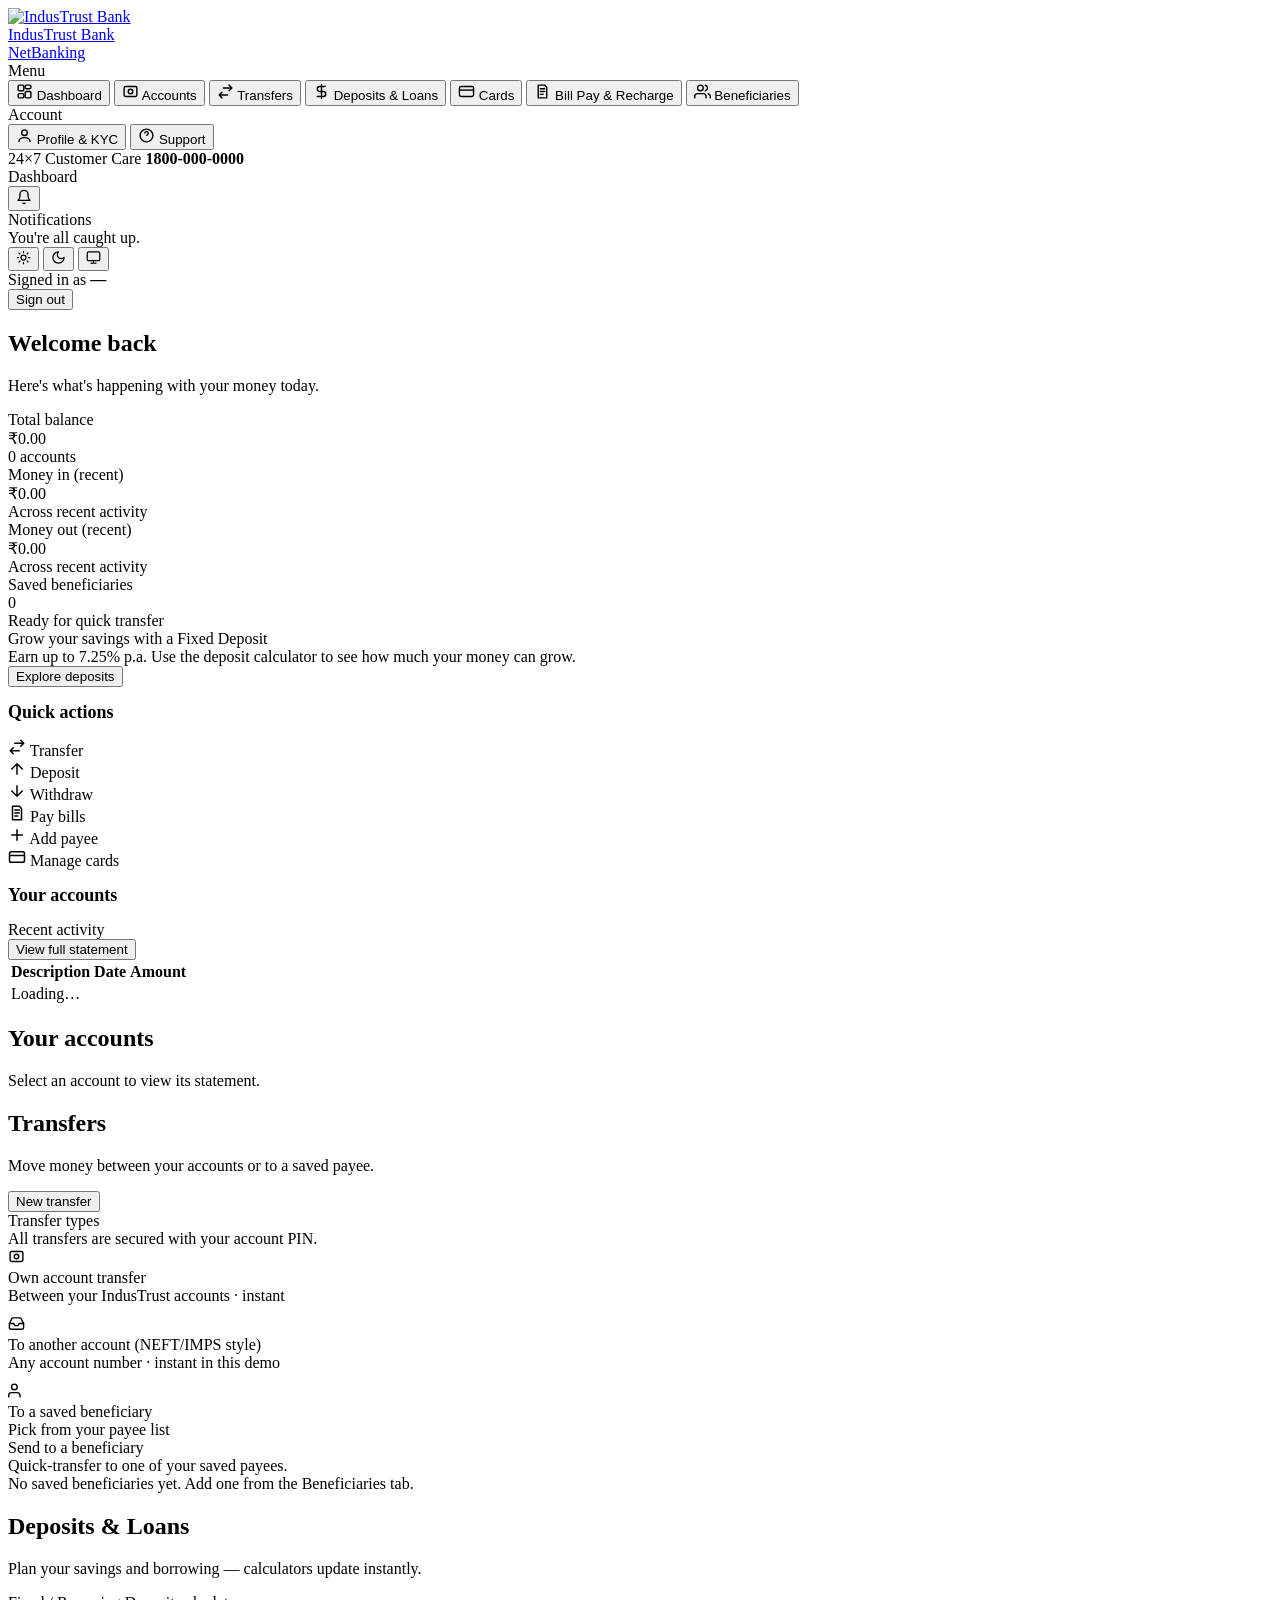
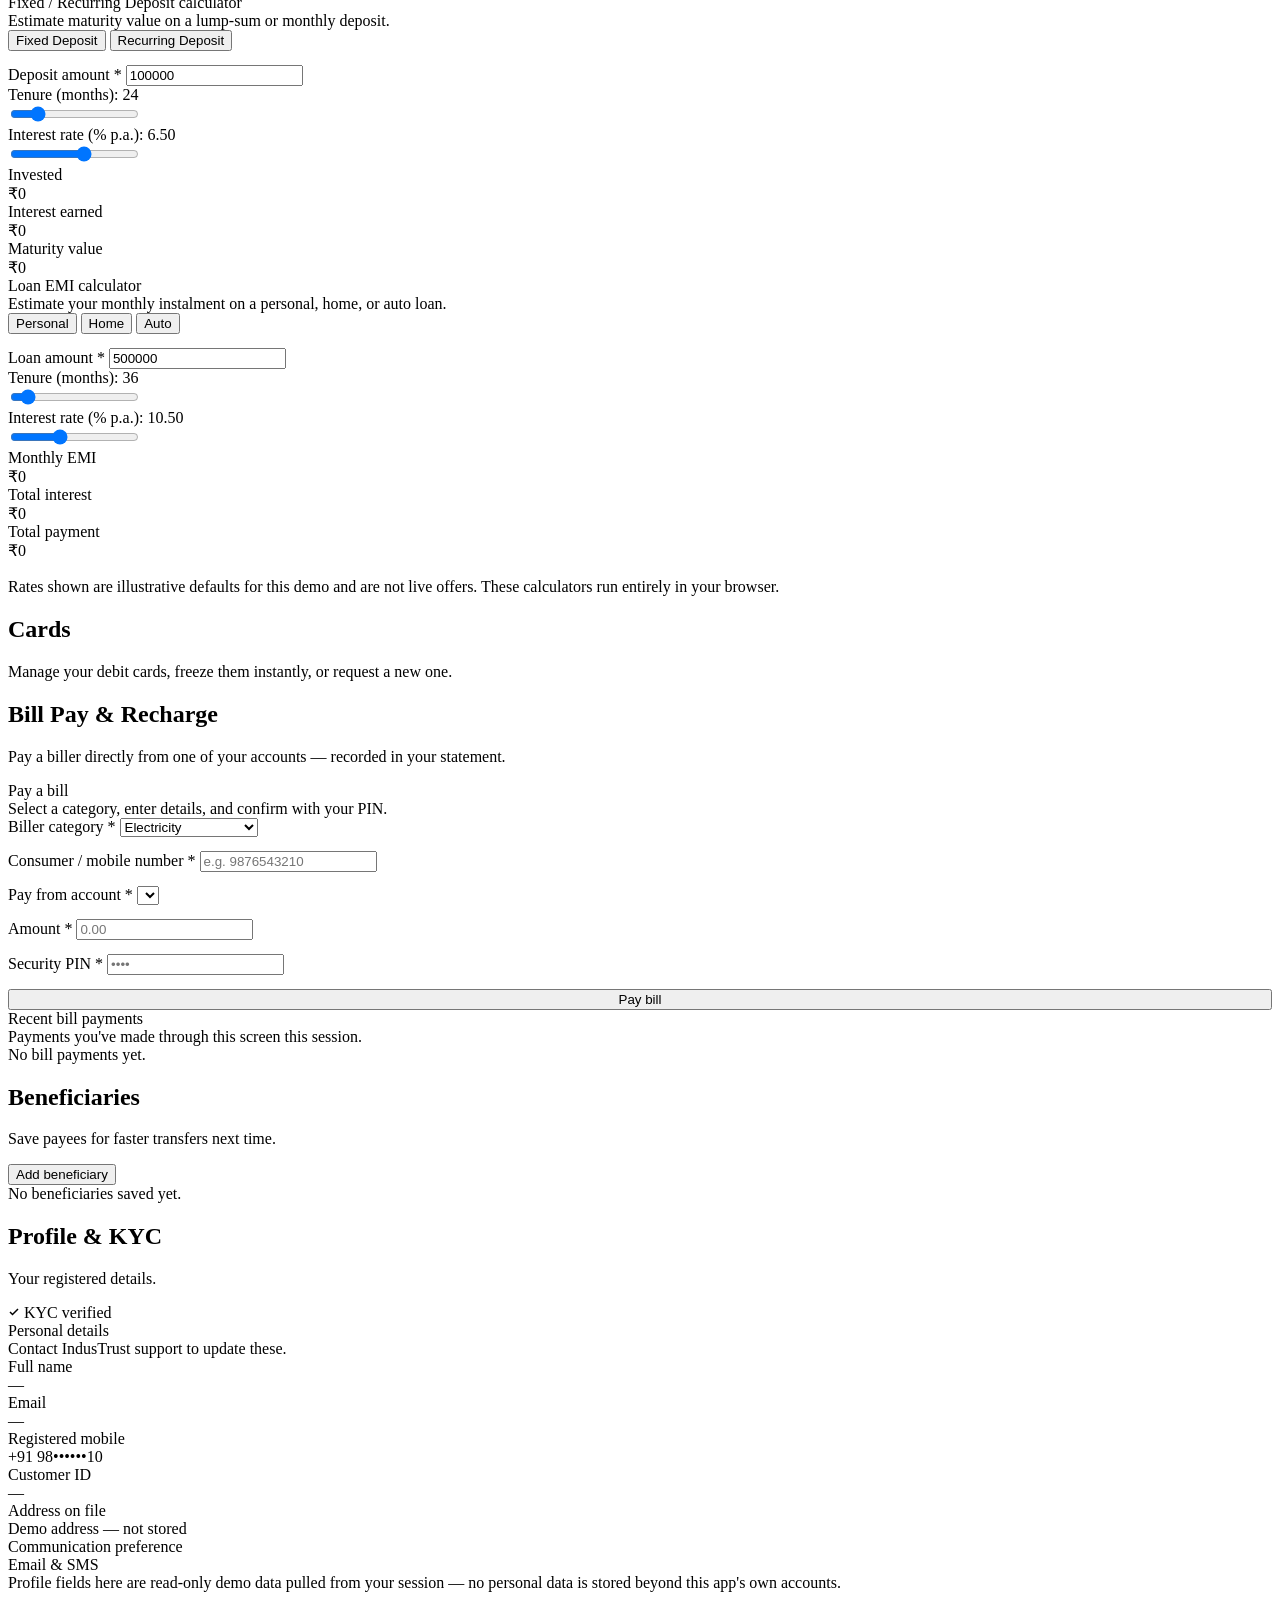
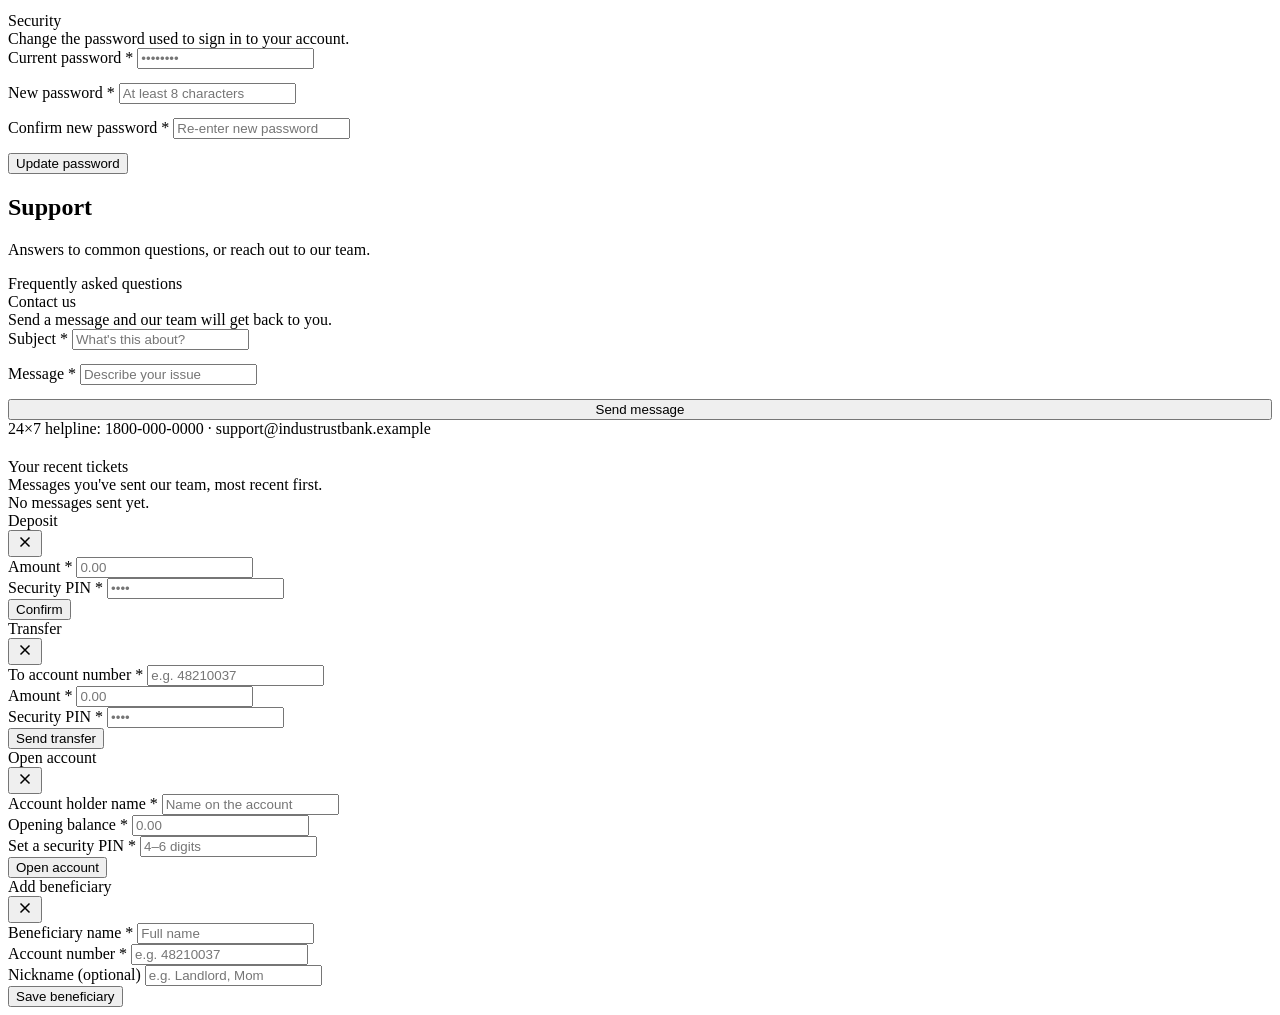
==== src/main/resources/static/index.html @ 488793b2 "fix: recover missing resources/CI/gitignore; seed fuller demo data" ====
<!DOCTYPE html>
<html lang="en">
<head>
  <meta charset="UTF-8" />
  <meta name="viewport" content="width=device-width, initial-scale=1.0" />
  <title>IndusTrust Bank — NetBanking</title>
  <meta name="description" content="IndusTrust Bank NetBanking — accounts, transfers, bill pay, cards, deposits, loans and more." />
  <link rel="icon" href="/assets/favicon.svg" />
  <link rel="preconnect" href="https://fonts.googleapis.com" />
  <link rel="preconnect" href="https://fonts.gstatic.com" crossorigin />
  <link href="https://fonts.googleapis.com/css2?family=Poppins:wght@500;600;700&family=Inter:wght@400;500;600;700&family=IBM+Plex+Mono:wght@400;600&display=swap" rel="stylesheet" />
  <link rel="stylesheet" href="/css/bank.css" />
  <script src="/js/theme-init.js"></script>
</head>
<body>
  <div class="app-shell">
    <!-- Sidebar -->
    <aside class="sidebar" id="sidebar">
      <a href="/index.html" class="sidebar__brand" aria-label="IndusTrust Bank home">
        <img src="/assets/logo.svg" alt="IndusTrust Bank" />
        <div>
          <div class="sidebar__brand-name">IndusTrust Bank</div>
          <div class="sidebar__brand-sub">NetBanking</div>
        </div>
      </a>

      <nav class="nav" id="nav">
        <div class="nav__group-label">Menu</div>
        <button class="nav__item is-active" data-view="dashboard" type="button">
          <svg width="17" height="17" viewBox="0 0 24 24" fill="none" stroke="currentColor" stroke-width="2"><rect x="3" y="3" width="8" height="8" rx="1.5"/><rect x="13" y="3" width="8" height="5" rx="1.5"/><rect x="13" y="12" width="8" height="9" rx="1.5"/><rect x="3" y="15" width="8" height="6" rx="1.5"/></svg>
          Dashboard
        </button>
        <button class="nav__item" data-view="accounts" type="button">
          <svg width="17" height="17" viewBox="0 0 24 24" fill="none" stroke="currentColor" stroke-width="2"><rect x="3" y="5" width="18" height="14" rx="2"/><circle cx="12" cy="12" r="3.2"/></svg>
          Accounts
        </button>
        <button class="nav__item" data-view="transfers" type="button">
          <svg width="17" height="17" viewBox="0 0 24 24" fill="none" stroke="currentColor" stroke-width="2" stroke-linecap="round" stroke-linejoin="round"><path d="M17 3l4 4-4 4M21 7H9M7 21l-4-4 4-4M3 17h12"/></svg>
          Transfers
        </button>
        <button class="nav__item" data-view="deposits" type="button">
          <svg width="17" height="17" viewBox="0 0 24 24" fill="none" stroke="currentColor" stroke-width="2" stroke-linecap="round"><path d="M12 2v20M17 5H9.5a3.5 3.5 0 0 0 0 7h5a3.5 3.5 0 0 1 0 7H6"/></svg>
          Deposits &amp; Loans
        </button>
        <button class="nav__item" data-view="cards" type="button">
          <svg width="17" height="17" viewBox="0 0 24 24" fill="none" stroke="currentColor" stroke-width="2"><rect x="2" y="5" width="20" height="14" rx="2.5"/><path d="M2 10h20"/></svg>
          Cards
        </button>
        <button class="nav__item" data-view="billpay" type="button">
          <svg width="17" height="17" viewBox="0 0 24 24" fill="none" stroke="currentColor" stroke-width="2" stroke-linecap="round" stroke-linejoin="round"><path d="M6 3h9l3 3v15H6z"/><path d="M9 8h6M9 12h6M9 16h4"/></svg>
          Bill Pay &amp; Recharge
        </button>
        <button class="nav__item" data-view="beneficiaries" type="button">
          <svg width="17" height="17" viewBox="0 0 24 24" fill="none" stroke="currentColor" stroke-width="2" stroke-linecap="round" stroke-linejoin="round"><path d="M17 21v-2a4 4 0 0 0-4-4H5a4 4 0 0 0-4 4v2"/><circle cx="9" cy="7" r="4"/><path d="M23 21v-2a4 4 0 0 0-3-3.87M16 3.13a4 4 0 0 1 0 7.75"/></svg>
          Beneficiaries
        </button>
        <div class="nav__group-label">Account</div>
        <button class="nav__item" data-view="profile" type="button">
          <svg width="17" height="17" viewBox="0 0 24 24" fill="none" stroke="currentColor" stroke-width="2"><circle cx="12" cy="8" r="4"/><path d="M4 21c0-4 4-6 8-6s8 2 8 6"/></svg>
          Profile &amp; KYC
        </button>
        <button class="nav__item" data-view="support" type="button">
          <svg width="17" height="17" viewBox="0 0 24 24" fill="none" stroke="currentColor" stroke-width="2"><circle cx="12" cy="12" r="9"/><path d="M9.5 9a2.5 2.5 0 0 1 5 0c0 1.6-2.2 2-2.5 3.4M12 17h.01"/></svg>
          Support
        </button>
      </nav>

      <div class="sidebar__foot">
        <div class="sidebar__helpline">
          24×7 Customer Care
          <b>1800&#8209;000&#8209;0000</b>
        </div>
      </div>
    </aside>

    <!-- Main -->
    <div class="main-col">
      <header class="appbar">
        <button class="icon-toggle" id="menuToggle" aria-label="Menu" style="display:none">
          <svg width="17" height="17" viewBox="0 0 24 24" fill="none" stroke="currentColor" stroke-width="2" stroke-linecap="round"><path d="M4 6h16M4 12h16M4 18h16"/></svg>
        </button>
        <div class="appbar__title" id="viewTitle">Dashboard</div>

        <div class="appbar__right">
          <div class="dropdown">
            <button class="icon-toggle" id="notifBtn" aria-label="Notifications" title="Notifications">
              <svg width="16" height="16" viewBox="0 0 24 24" fill="none" stroke="currentColor" stroke-width="2" stroke-linecap="round" stroke-linejoin="round"><path d="M18 8a6 6 0 0 0-12 0c0 7-3 9-3 9h18s-3-2-3-9"/><path d="M13.73 21a2 2 0 0 1-3.46 0"/></svg>
              <span class="icon-toggle__dot" id="notifDot" hidden></span>
            </button>
            <div class="dropdown__panel" id="notifPanel">
              <div class="dropdown__head">Notifications</div>
              <div id="notifList"><div class="dropdown__empty">You're all caught up.</div></div>
            </div>
          </div>

          <div class="theme-toggle" role="group" aria-label="Theme">
            <button type="button" data-theme-set="light" aria-label="Light" title="Light"><svg width="15" height="15" viewBox="0 0 24 24" fill="none" stroke="currentColor" stroke-width="2" stroke-linecap="round"><circle cx="12" cy="12" r="4"/><path d="M12 2v2M12 20v2M4.9 4.9l1.4 1.4M17.7 17.7l1.4 1.4M2 12h2M20 12h2M4.9 19.1l1.4-1.4M17.7 6.3l1.4-1.4"/></svg></button>
            <button type="button" data-theme-set="dark" aria-label="Dark" title="Dark"><svg width="15" height="15" viewBox="0 0 24 24" fill="none" stroke="currentColor" stroke-width="2" stroke-linecap="round" stroke-linejoin="round"><path d="M12 3a6 6 0 0 0 9 9 9 9 0 1 1-9-9Z"/></svg></button>
            <button type="button" data-theme-set="system" aria-label="System" title="System"><svg width="15" height="15" viewBox="0 0 24 24" fill="none" stroke="currentColor" stroke-width="2" stroke-linecap="round" stroke-linejoin="round"><rect x="2" y="3" width="20" height="14" rx="2"/><path d="M8 21h8M12 17v4"/></svg></button>
          </div>
          <div class="user-chip"><span>Signed in as</span> <b id="userName">—</b></div>
          <button class="btn btn--ghost btn--sm" id="logoutBtn">Sign out</button>
        </div>
      </header>

      <main class="wrap">

        <!-- ================= DASHBOARD ================= -->
        <section class="view is-active view-panel" data-view="dashboard">
          <div class="row-between">
            <div>
              <h1 class="section-title">Welcome back<span id="dashName"></span></h1>
              <p class="section-sub">Here's what's happening with your money today.</p>
            </div>
          </div>

          <div class="stat-grid">
            <div class="stat-card">
              <div class="stat-card__label">Total balance</div>
              <div class="stat-card__value" id="statTotal"><span class="cur">₹</span>0.00</div>
              <div class="stat-card__meta" id="statAccountsCount">0 accounts</div>
            </div>
            <div class="stat-card">
              <div class="stat-card__label">Money in (recent)</div>
              <div class="stat-card__value" id="statIn"><span class="cur">₹</span>0.00</div>
              <div class="stat-card__meta">Across recent activity</div>
            </div>
            <div class="stat-card">
              <div class="stat-card__label">Money out (recent)</div>
              <div class="stat-card__value" id="statOut"><span class="cur">₹</span>0.00</div>
              <div class="stat-card__meta">Across recent activity</div>
            </div>
            <div class="stat-card">
              <div class="stat-card__label">Saved beneficiaries</div>
              <div class="stat-card__value" id="statBenef">0</div>
              <div class="stat-card__meta">Ready for quick transfer</div>
            </div>
          </div>

          <div class="promo-banner">
            <div>
              <div class="promo-banner__title">Grow your savings with a Fixed Deposit</div>
              <div class="promo-banner__sub">Earn up to 7.25% p.a. Use the deposit calculator to see how much your money can grow.</div>
            </div>
            <button class="btn btn--primary btn--sm" data-goto="deposits">Explore deposits</button>
          </div>

          <div class="row-between" style="margin-bottom:12px">
            <h2 class="section-title" style="font-size:18px">Quick actions</h2>
          </div>
          <div class="quick-grid">
            <div class="quick-tile" data-quick="transfer">
              <span class="quick-tile__ic"><svg width="18" height="18" viewBox="0 0 24 24" fill="none" stroke="currentColor" stroke-width="2" stroke-linecap="round" stroke-linejoin="round"><path d="M17 3l4 4-4 4M21 7H9M7 21l-4-4 4-4M3 17h12"/></svg></span>
              <span class="quick-tile__label">Transfer</span>
            </div>
            <div class="quick-tile" data-quick="credit">
              <span class="quick-tile__ic"><svg width="18" height="18" viewBox="0 0 24 24" fill="none" stroke="currentColor" stroke-width="2" stroke-linecap="round"><path d="M12 19V5M5 12l7-7 7 7"/></svg></span>
              <span class="quick-tile__label">Deposit</span>
            </div>
            <div class="quick-tile" data-quick="debit">
              <span class="quick-tile__ic"><svg width="18" height="18" viewBox="0 0 24 24" fill="none" stroke="currentColor" stroke-width="2" stroke-linecap="round"><path d="M12 5v14M5 12l7 7 7-7"/></svg></span>
              <span class="quick-tile__label">Withdraw</span>
            </div>
            <div class="quick-tile" data-goto="billpay">
              <span class="quick-tile__ic"><svg width="18" height="18" viewBox="0 0 24 24" fill="none" stroke="currentColor" stroke-width="2" stroke-linecap="round" stroke-linejoin="round"><path d="M6 3h9l3 3v15H6z"/><path d="M9 8h6M9 12h6M9 16h4"/></svg></span>
              <span class="quick-tile__label">Pay bills</span>
            </div>
            <div class="quick-tile" data-goto="beneficiaries">
              <span class="quick-tile__ic"><svg width="18" height="18" viewBox="0 0 24 24" fill="none" stroke="currentColor" stroke-width="2" stroke-linecap="round" stroke-linejoin="round"><path d="M12 5v14M5 12h14"/></svg></span>
              <span class="quick-tile__label">Add payee</span>
            </div>
            <div class="quick-tile" data-goto="cards">
              <span class="quick-tile__ic"><svg width="18" height="18" viewBox="0 0 24 24" fill="none" stroke="currentColor" stroke-width="2"><rect x="2" y="5" width="20" height="14" rx="2.5"/><path d="M2 10h20"/></svg></span>
              <span class="quick-tile__label">Manage cards</span>
            </div>
          </div>

          <div class="row-between" style="margin-bottom:12px">
            <h2 class="section-title" style="font-size:18px">Your accounts</h2>
          </div>
          <div class="cards-rail" id="dashCardsRail"></div>

          <div class="statement">
            <div class="statement__head">
              <div class="statement__title">Recent activity</div>
              <button class="btn btn--ghost btn--sm" data-goto="accounts">View full statement</button>
            </div>
            <div class="table-scroll">
              <table>
                <thead><tr><th>Description</th><th>Date</th><th class="num">Amount</th></tr></thead>
                <tbody id="recentBody"><tr><td colspan="3"><div class="state"><div class="state__title">Loading…</div></div></td></tr></tbody>
              </table>
            </div>
          </div>
        </section>

        <!-- ================= ACCOUNTS ================= -->
        <section class="view view-panel" data-view="accounts">
          <div class="row-between">
            <div>
              <h1 class="section-title">Your accounts</h1>
              <p class="section-sub" id="accountsSub">Select an account to view its statement.</p>
            </div>
          </div>

          <div class="cards-rail" id="cardsRail"></div>

          <section id="detailSection" hidden>
            <div class="actions-bar">
              <button class="btn btn--primary btn--sm" data-action="credit">Deposit</button>
              <button class="btn btn--ghost btn--sm" data-action="debit">Withdraw</button>
              <button class="btn btn--ghost btn--sm" data-action="transfer">Transfer</button>
              <button class="btn btn--ghost btn--sm" id="downloadStatementBtn">Download statement (CSV)</button>
            </div>

            <div class="statement">
              <div class="statement__head">
                <div>
                  <div class="statement__title">Statement</div>
                  <div class="statement__acct" id="statementAcct">—</div>
                </div>
              </div>
              <div class="table-scroll">
                <table>
                  <thead>
                    <tr><th>Description</th><th>Date</th><th class="num">Amount</th><th class="num">Balance</th></tr>
                  </thead>
                  <tbody id="ledgerBody"></tbody>
                </table>
              </div>
              <div class="pagination" id="pagination" hidden>
                <span class="pagination__info" id="pageInfo"></span>
                <div class="pagination__controls">
                  <button class="icon-btn" id="prevPage" aria-label="Previous">‹</button>
                  <span class="pagination__page" id="pageIndicator"></span>
                  <button class="icon-btn" id="nextPage" aria-label="Next">›</button>
                </div>
              </div>
            </div>
          </section>
        </section>

        <!-- ================= TRANSFERS ================= -->
        <section class="view view-panel" data-view="transfers">
          <div class="row-between">
            <div>
              <h1 class="section-title">Transfers</h1>
              <p class="section-sub">Move money between your accounts or to a saved payee.</p>
            </div>
            <button class="btn btn--primary btn--sm" id="newTransferBtn">New transfer</button>
          </div>

          <div class="grid-2">
            <div class="panel">
              <div class="panel__title">Transfer types</div>
              <div class="panel__sub">All transfers are secured with your account PIN.</div>
              <div style="display:flex;flex-direction:column;gap:10px">
                <div class="list-row">
                  <div class="list-row__avatar"><svg width="17" height="17" viewBox="0 0 24 24" fill="none" stroke="currentColor" stroke-width="2"><rect x="3" y="5" width="18" height="14" rx="2"/><circle cx="12" cy="12" r="3.2"/></svg></div>
                  <div><div class="list-row__name">Own account transfer</div><div class="list-row__meta">Between your IndusTrust accounts · instant</div></div>
                </div>
                <div class="list-row">
                  <div class="list-row__avatar"><svg width="17" height="17" viewBox="0 0 24 24" fill="none" stroke="currentColor" stroke-width="2" stroke-linecap="round"><path d="M22 12h-6l-2 3h-4l-2-3H2"/><path d="M5.45 5.11 2 12v6a2 2 0 0 0 2 2h16a2 2 0 0 0 2-2v-6l-3.45-6.89A2 2 0 0 0 16.76 4H7.24a2 2 0 0 0-1.79 1.11Z"/></svg></div>
                  <div><div class="list-row__name">To another account (NEFT/IMPS style)</div><div class="list-row__meta">Any account number · instant in this demo</div></div>
                </div>
                <div class="list-row">
                  <div class="list-row__avatar"><svg width="17" height="17" viewBox="0 0 24 24" fill="none" stroke="currentColor" stroke-width="2" stroke-linecap="round" stroke-linejoin="round"><path d="M17 21v-2a4 4 0 0 0-4-4H5a4 4 0 0 0-4 4v2"/><circle cx="9" cy="7" r="4"/></svg></div>
                  <div><div class="list-row__name">To a saved beneficiary</div><div class="list-row__meta">Pick from your payee list</div></div>
                </div>
              </div>
            </div>

            <div class="panel">
              <div class="panel__title">Send to a beneficiary</div>
              <div class="panel__sub">Quick-transfer to one of your saved payees.</div>
              <div id="transferBenefList"><div class="empty-hint">No saved beneficiaries yet. Add one from the Beneficiaries tab.</div></div>
            </div>
          </div>
        </section>

        <!-- ================= DEPOSITS & LOANS ================= -->
        <section class="view view-panel" data-view="deposits">
          <div class="row-between">
            <div>
              <h1 class="section-title">Deposits &amp; Loans</h1>
              <p class="section-sub">Plan your savings and borrowing — calculators update instantly.</p>
            </div>
          </div>

          <div class="grid-2">
            <div class="panel">
              <div class="panel__title">Fixed / Recurring Deposit calculator</div>
              <div class="panel__sub">Estimate maturity value on a lump-sum or monthly deposit.</div>

              <div class="tag-select" id="fdType">
                <button type="button" class="is-active" data-type="fd">Fixed Deposit</button>
                <button type="button" data-type="rd">Recurring Deposit</button>
              </div>

              <div class="field" style="margin-top:14px">
                <label id="fdAmountLabel">Deposit amount <span class="req">*</span></label>
                <input id="fdAmount" class="mono" inputmode="decimal" placeholder="e.g. 100000" value="100000" />
              </div>
              <div class="field">
                <label>Tenure (months): <span id="fdTenureVal">24</span></label>
                <div class="range-row">
                  <input type="range" id="fdTenure" min="3" max="120" value="24" />
                </div>
              </div>
              <div class="field">
                <label>Interest rate (% p.a.): <span id="fdRateVal">6.50</span></label>
                <div class="range-row">
                  <input type="range" id="fdRate" min="3" max="9" step="0.05" value="6.5" />
                </div>
              </div>

              <div class="result-strip">
                <div class="result-tile"><div class="result-tile__label">Invested</div><div class="result-tile__value" id="fdInvested">₹0</div></div>
                <div class="result-tile"><div class="result-tile__label">Interest earned</div><div class="result-tile__value" id="fdInterest">₹0</div></div>
                <div class="result-tile"><div class="result-tile__label">Maturity value</div><div class="result-tile__value" id="fdMaturity">₹0</div></div>
              </div>
            </div>

            <div class="panel">
              <div class="panel__title">Loan EMI calculator</div>
              <div class="panel__sub">Estimate your monthly instalment on a personal, home, or auto loan.</div>

              <div class="tag-select" id="loanType">
                <button type="button" class="is-active" data-rate="10.5">Personal</button>
                <button type="button" data-rate="8.4">Home</button>
                <button type="button" data-rate="9.2">Auto</button>
              </div>

              <div class="field" style="margin-top:14px">
                <label>Loan amount <span class="req">*</span></label>
                <input id="loanAmount" class="mono" inputmode="decimal" placeholder="e.g. 500000" value="500000" />
              </div>
              <div class="field">
                <label>Tenure (months): <span id="loanTenureVal">36</span></label>
                <div class="range-row">
                  <input type="range" id="loanTenure" min="6" max="360" value="36" />
                </div>
              </div>
              <div class="field">
                <label>Interest rate (% p.a.): <span id="loanRateVal">10.50</span></label>
                <div class="range-row">
                  <input type="range" id="loanRate" min="6" max="18" step="0.05" value="10.5" />
                </div>
              </div>

              <div class="result-strip">
                <div class="result-tile"><div class="result-tile__label">Monthly EMI</div><div class="result-tile__value" id="loanEmi">₹0</div></div>
                <div class="result-tile"><div class="result-tile__label">Total interest</div><div class="result-tile__value" id="loanInterest">₹0</div></div>
                <div class="result-tile"><div class="result-tile__label">Total payment</div><div class="result-tile__value" id="loanTotal">₹0</div></div>
              </div>
            </div>
          </div>
          <p class="note-strip" style="margin-top:18px">Rates shown are illustrative defaults for this demo and are not live offers. These calculators run entirely in your browser.</p>
        </section>

        <!-- ================= CARDS ================= -->
        <section class="view view-panel" data-view="cards">
          <div class="row-between">
            <div>
              <h1 class="section-title">Cards</h1>
              <p class="section-sub">Manage your debit cards, freeze them instantly, or request a new one.</p>
            </div>
          </div>
          <div id="cardsViewBody"></div>
        </section>

        <!-- ================= BILL PAY ================= -->
        <section class="view view-panel" data-view="billpay">
          <div class="row-between">
            <div>
              <h1 class="section-title">Bill Pay &amp; Recharge</h1>
              <p class="section-sub">Pay a biller directly from one of your accounts — recorded in your statement.</p>
            </div>
          </div>

          <div class="grid-2">
            <div class="panel">
              <div class="panel__title">Pay a bill</div>
              <div class="panel__sub">Select a category, enter details, and confirm with your PIN.</div>
              <form id="billForm" novalidate style="display:flex;flex-direction:column;gap:14px">
                <div class="field">
                  <label>Biller category <span class="req">*</span></label>
                  <select name="category" id="billCategory">
                    <option>Electricity</option>
                    <option>Mobile Recharge</option>
                    <option>DTH / Cable</option>
                    <option>Water Bill</option>
                    <option>Broadband / Wi-Fi</option>
                    <option>Credit Card Bill</option>
                    <option>Insurance Premium</option>
                    <option>LPG Gas Booking</option>
                  </select>
                </div>
                <div class="field">
                  <label>Consumer / mobile number <span class="req">*</span></label>
                  <input name="consumer" class="mono" placeholder="e.g. 9876543210" />
                  <span class="field__error" data-error="consumer"></span>
                </div>
                <div class="field">
                  <label>Pay from account <span class="req">*</span></label>
                  <select name="account" id="billAccount"></select>
                </div>
                <div class="field">
                  <label>Amount <span class="req">*</span></label>
                  <input name="amount" class="mono" inputmode="decimal" placeholder="0.00" />
                  <span class="field__error" data-error="amount"></span>
                </div>
                <div class="field">
                  <label>Security PIN <span class="req">*</span></label>
                  <input name="pin" class="mono" type="password" inputmode="numeric" placeholder="••••" maxlength="6" />
                  <span class="field__error" data-error="pin"></span>
                </div>
                <button type="submit" class="btn btn--primary btn--block" id="billSubmit">Pay bill</button>
              </form>
            </div>

            <div class="panel">
              <div class="panel__title">Recent bill payments</div>
              <div class="panel__sub">Payments you've made through this screen this session.</div>
              <div id="billHistory"><div class="empty-hint">No bill payments yet.</div></div>
            </div>
          </div>
        </section>

        <!-- ================= BENEFICIARIES ================= -->
        <section class="view view-panel" data-view="beneficiaries">
          <div class="row-between">
            <div>
              <h1 class="section-title">Beneficiaries</h1>
              <p class="section-sub">Save payees for faster transfers next time.</p>
            </div>
            <button class="btn btn--primary btn--sm" id="addBenefBtn">Add beneficiary</button>
          </div>
          <div class="panel">
            <div id="benefList"><div class="empty-hint">No beneficiaries saved yet.</div></div>
          </div>
        </section>

        <!-- ================= PROFILE ================= -->
        <section class="view view-panel" data-view="profile">
          <div class="row-between">
            <div>
              <h1 class="section-title">Profile &amp; KYC</h1>
              <p class="section-sub">Your registered details.</p>
            </div>
            <span class="kyc-badge"><svg width="12" height="12" viewBox="0 0 24 24" fill="none" stroke="currentColor" stroke-width="3"><path d="M20 6 9 17l-5-5"/></svg> KYC verified</span>
          </div>

          <div class="panel">
            <div class="panel__title">Personal details</div>
            <div class="panel__sub">Contact IndusTrust support to update these.</div>
            <div class="profile-grid">
              <div class="profile-row"><label>Full name</label><div class="val" id="profName">—</div></div>
              <div class="profile-row"><label>Email</label><div class="val" id="profEmail">—</div></div>
              <div class="profile-row"><label>Registered mobile</label><div class="val">+91 98••••••10</div></div>
              <div class="profile-row"><label>Customer ID</label><div class="val" id="profCustId">—</div></div>
              <div class="profile-row"><label>Address on file</label><div class="val">Demo address — not stored</div></div>
              <div class="profile-row"><label>Communication preference</label><div class="val">Email &amp; SMS</div></div>
            </div>
            <div class="note-strip">Profile fields here are read-only demo data pulled from your session — no personal data is stored beyond this app's own accounts.</div>
          </div>

          <div class="panel" style="margin-top:20px">
            <div class="panel__title">Security</div>
            <div class="panel__sub">Change the password used to sign in to your account.</div>
            <form id="passwordForm" novalidate style="display:flex;flex-direction:column;gap:14px;max-width:420px">
              <div class="field">
                <label>Current password <span class="req">*</span></label>
                <input name="currentPassword" type="password" autocomplete="current-password" placeholder="••••••••" />
                <span class="field__error" data-error="currentPassword"></span>
              </div>
              <div class="field">
                <label>New password <span class="req">*</span></label>
                <input name="newPassword" type="password" autocomplete="new-password" placeholder="At least 8 characters" />
                <span class="field__error" data-error="newPassword"></span>
              </div>
              <div class="field">
                <label>Confirm new password <span class="req">*</span></label>
                <input name="confirmPassword" type="password" autocomplete="new-password" placeholder="Re-enter new password" />
                <span class="field__error" data-error="confirmPassword"></span>
              </div>
              <button type="submit" class="btn btn--primary" id="passwordSubmit" style="align-self:flex-start">Update password</button>
            </form>
          </div>
        </section>

        <!-- ================= SUPPORT ================= -->
        <section class="view view-panel" data-view="support">
          <div class="row-between">
            <div>
              <h1 class="section-title">Support</h1>
              <p class="section-sub">Answers to common questions, or reach out to our team.</p>
            </div>
          </div>

          <div class="grid-2">
            <div class="panel">
              <div class="panel__title">Frequently asked questions</div>
              <div id="faqList"></div>
            </div>
            <div class="panel">
              <div class="panel__title">Contact us</div>
              <div class="panel__sub">Send a message and our team will get back to you.</div>
              <form id="supportForm" style="display:flex;flex-direction:column;gap:14px">
                <div class="field">
                  <label>Subject <span class="req">*</span></label>
                  <input name="subject" placeholder="What's this about?" required />
                </div>
                <div class="field">
                  <label>Message <span class="req">*</span></label>
                  <input name="message" placeholder="Describe your issue" required />
                </div>
                <button type="submit" class="btn btn--primary btn--block" id="supportSubmit">Send message</button>
              </form>
              <div class="note-strip">24×7 helpline: 1800-000-0000 · support@industrustbank.example</div>
            </div>
          </div>

          <div class="panel" style="margin-top:20px">
            <div class="panel__title">Your recent tickets</div>
            <div class="panel__sub">Messages you've sent our team, most recent first.</div>
            <div id="ticketList"><div class="empty-hint">No messages sent yet.</div></div>
          </div>
        </section>

      </main>
    </div>
  </div>

  <!-- Money modal (deposit / withdraw) -->
  <div class="overlay" id="moneyOverlay">
    <div class="modal" role="dialog" aria-modal="true">
      <div class="modal__head">
        <div class="modal__title" id="moneyTitle">Deposit</div>
        <button class="modal__close" id="moneyClose" aria-label="Close"><svg width="18" height="18" viewBox="0 0 24 24" fill="none" stroke="currentColor" stroke-width="2"><path d="M18 6 6 18M6 6l12 12"/></svg></button>
      </div>
      <form id="moneyForm" class="modal__body" novalidate>
        <div class="field">
          <label>Amount <span class="req">*</span></label>
          <input name="amount" class="mono" inputmode="decimal" placeholder="0.00" />
          <span class="field__error" data-error="amount"></span>
        </div>
        <div class="field">
          <label>Security PIN <span class="req">*</span></label>
          <input name="pin" class="mono" type="password" inputmode="numeric" placeholder="••••" maxlength="6" />
          <span class="field__error" data-error="pin"></span>
        </div>
        <button type="submit" class="btn btn--primary btn--block" id="moneySubmit">Confirm</button>
      </form>
    </div>
  </div>

  <!-- Transfer modal -->
  <div class="overlay" id="transferOverlay">
    <div class="modal" role="dialog" aria-modal="true">
      <div class="modal__head">
        <div class="modal__title">Transfer</div>
        <button class="modal__close" id="transferClose" aria-label="Close"><svg width="18" height="18" viewBox="0 0 24 24" fill="none" stroke="currentColor" stroke-width="2"><path d="M18 6 6 18M6 6l12 12"/></svg></button>
      </div>
      <form id="transferForm" class="modal__body" novalidate>
        <div class="field">
          <label>To account number <span class="req">*</span></label>
          <input name="toAccountNumber" class="mono" inputmode="numeric" placeholder="e.g. 48210037" />
          <span class="field__error" data-error="toAccountNumber"></span>
        </div>
        <div class="field">
          <label>Amount <span class="req">*</span></label>
          <input name="amount" class="mono" inputmode="decimal" placeholder="0.00" />
          <span class="field__error" data-error="amount"></span>
        </div>
        <div class="field">
          <label>Security PIN <span class="req">*</span></label>
          <input name="pin" class="mono" type="password" inputmode="numeric" placeholder="••••" maxlength="6" />
          <span class="field__error" data-error="pin"></span>
        </div>
        <button type="submit" class="btn btn--primary btn--block" id="transferSubmit">Send transfer</button>
      </form>
    </div>
  </div>

  <!-- Open account modal -->
  <div class="overlay" id="openOverlay">
    <div class="modal" role="dialog" aria-modal="true">
      <div class="modal__head">
        <div class="modal__title">Open account</div>
        <button class="modal__close" id="openClose" aria-label="Close"><svg width="18" height="18" viewBox="0 0 24 24" fill="none" stroke="currentColor" stroke-width="2"><path d="M18 6 6 18M6 6l12 12"/></svg></button>
      </div>
      <form id="openForm" class="modal__body" novalidate>
        <div class="field">
          <label>Account holder name <span class="req">*</span></label>
          <input name="holderName" placeholder="Name on the account" />
          <span class="field__error" data-error="holderName"></span>
        </div>
        <div class="field">
          <label>Opening balance <span class="req">*</span></label>
          <input name="openingBalance" class="mono" inputmode="decimal" placeholder="0.00" />
          <span class="field__error" data-error="openingBalance"></span>
        </div>
        <div class="field">
          <label>Set a security PIN <span class="req">*</span></label>
          <input name="pin" class="mono" type="password" inputmode="numeric" placeholder="4–6 digits" maxlength="6" />
          <span class="field__error" data-error="pin"></span>
        </div>
        <button type="submit" class="btn btn--primary btn--block" id="openSubmit">Open account</button>
      </form>
    </div>
  </div>

  <!-- Add beneficiary modal -->
  <div class="overlay" id="benefOverlay">
    <div class="modal" role="dialog" aria-modal="true">
      <div class="modal__head">
        <div class="modal__title">Add beneficiary</div>
        <button class="modal__close" id="benefClose" aria-label="Close"><svg width="18" height="18" viewBox="0 0 24 24" fill="none" stroke="currentColor" stroke-width="2"><path d="M18 6 6 18M6 6l12 12"/></svg></button>
      </div>
      <form id="benefForm" class="modal__body" novalidate>
        <div class="field">
          <label>Beneficiary name <span class="req">*</span></label>
          <input name="name" placeholder="Full name" required />
          <span class="field__error" data-error="name"></span>
        </div>
        <div class="field">
          <label>Account number <span class="req">*</span></label>
          <input name="accountNumber" class="mono" inputmode="numeric" placeholder="e.g. 48210037" required />
          <span class="field__error" data-error="accountNumber"></span>
        </div>
        <div class="field">
          <label>Nickname (optional)</label>
          <input name="nickname" placeholder="e.g. Landlord, Mom" />
        </div>
        <button type="submit" class="btn btn--primary btn--block">Save beneficiary</button>
      </form>
    </div>
  </div>

  <div class="toasts" id="toasts" role="status" aria-live="polite"></div>
  <script src="/js/app.js"></script>
</body>
</html>
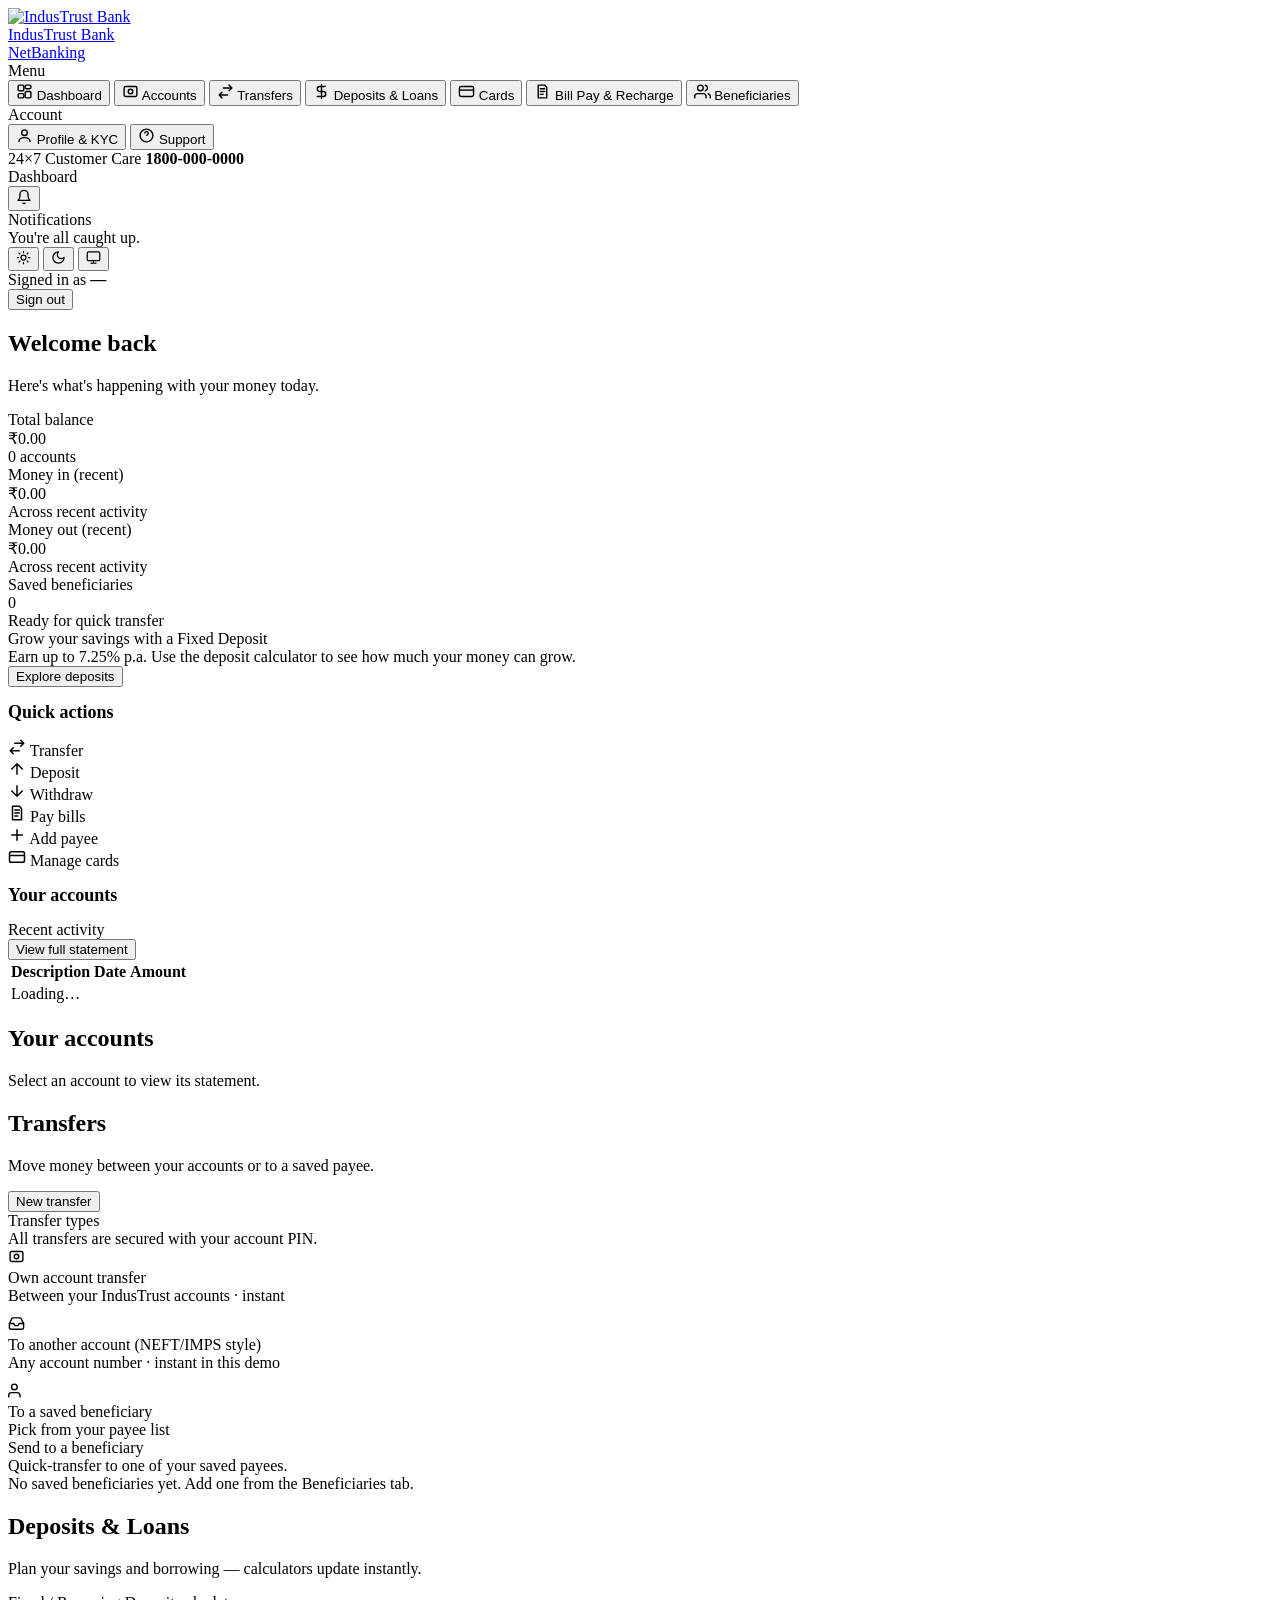
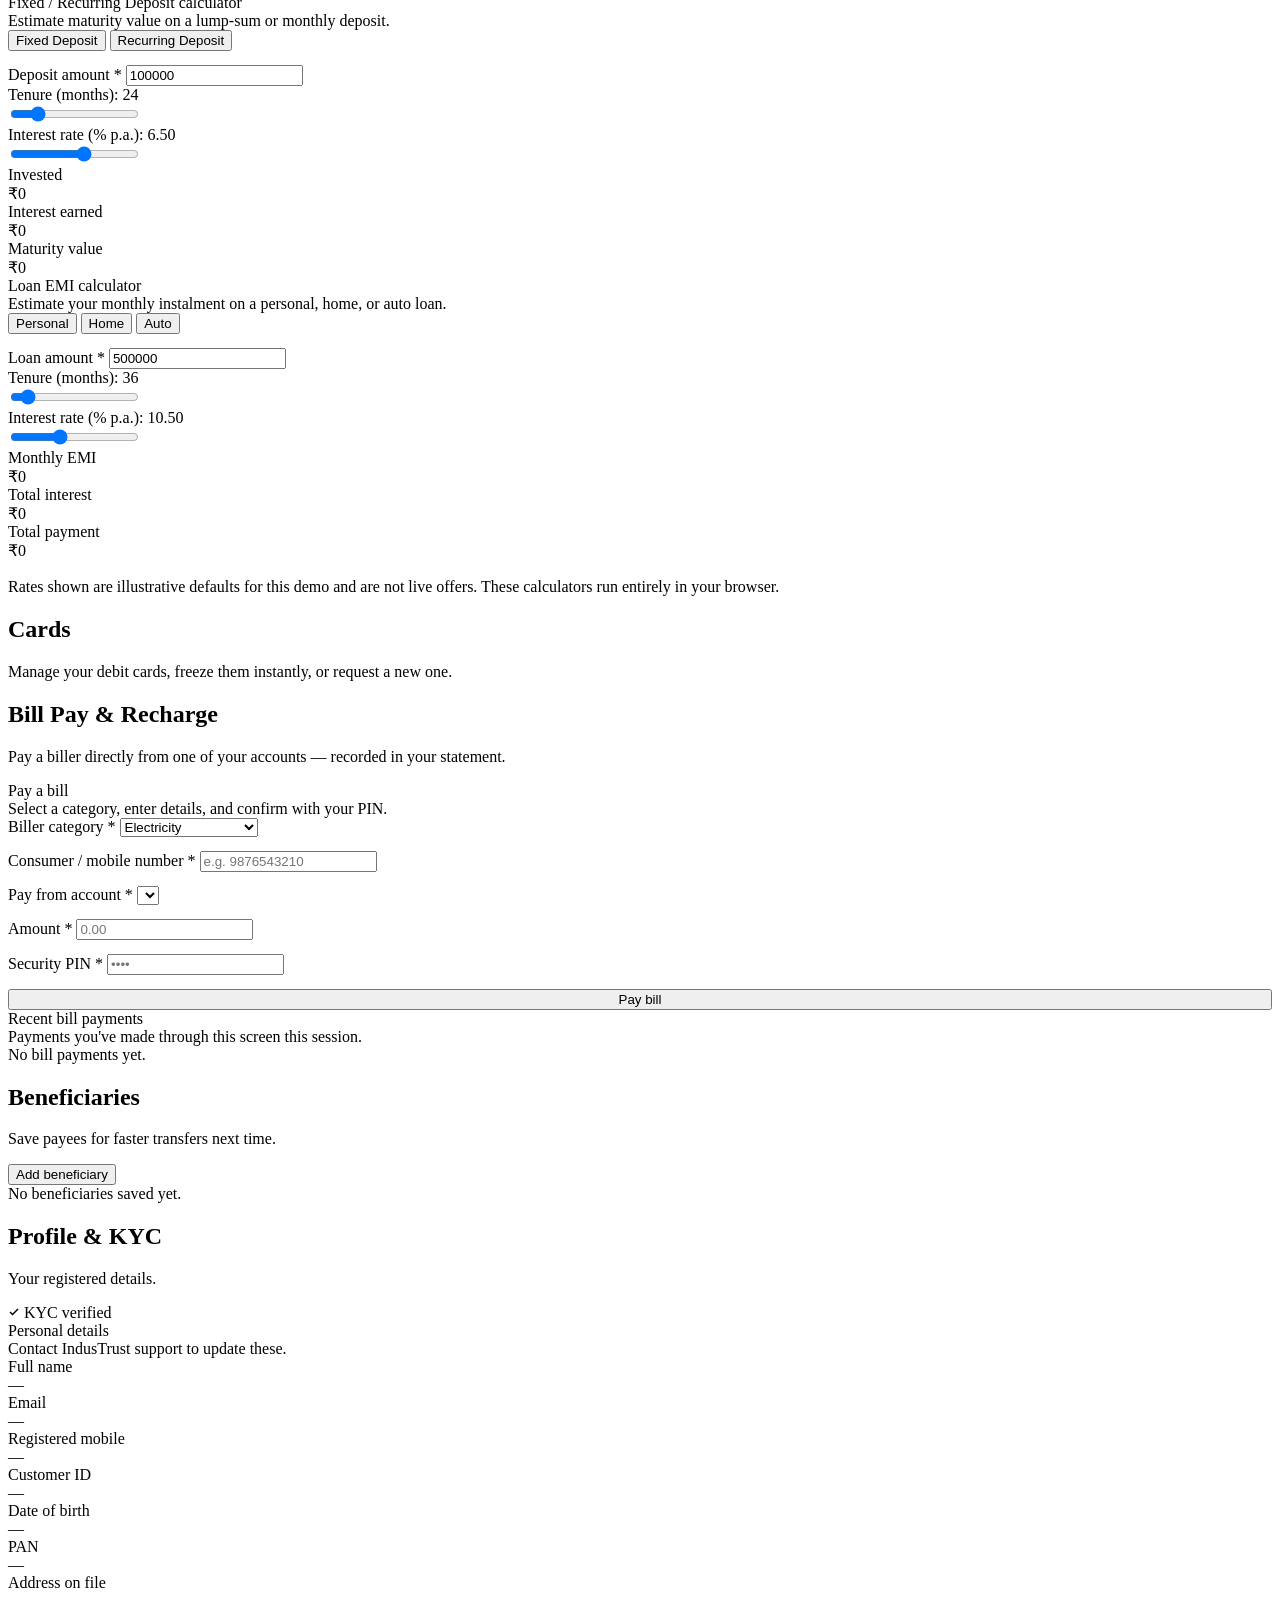
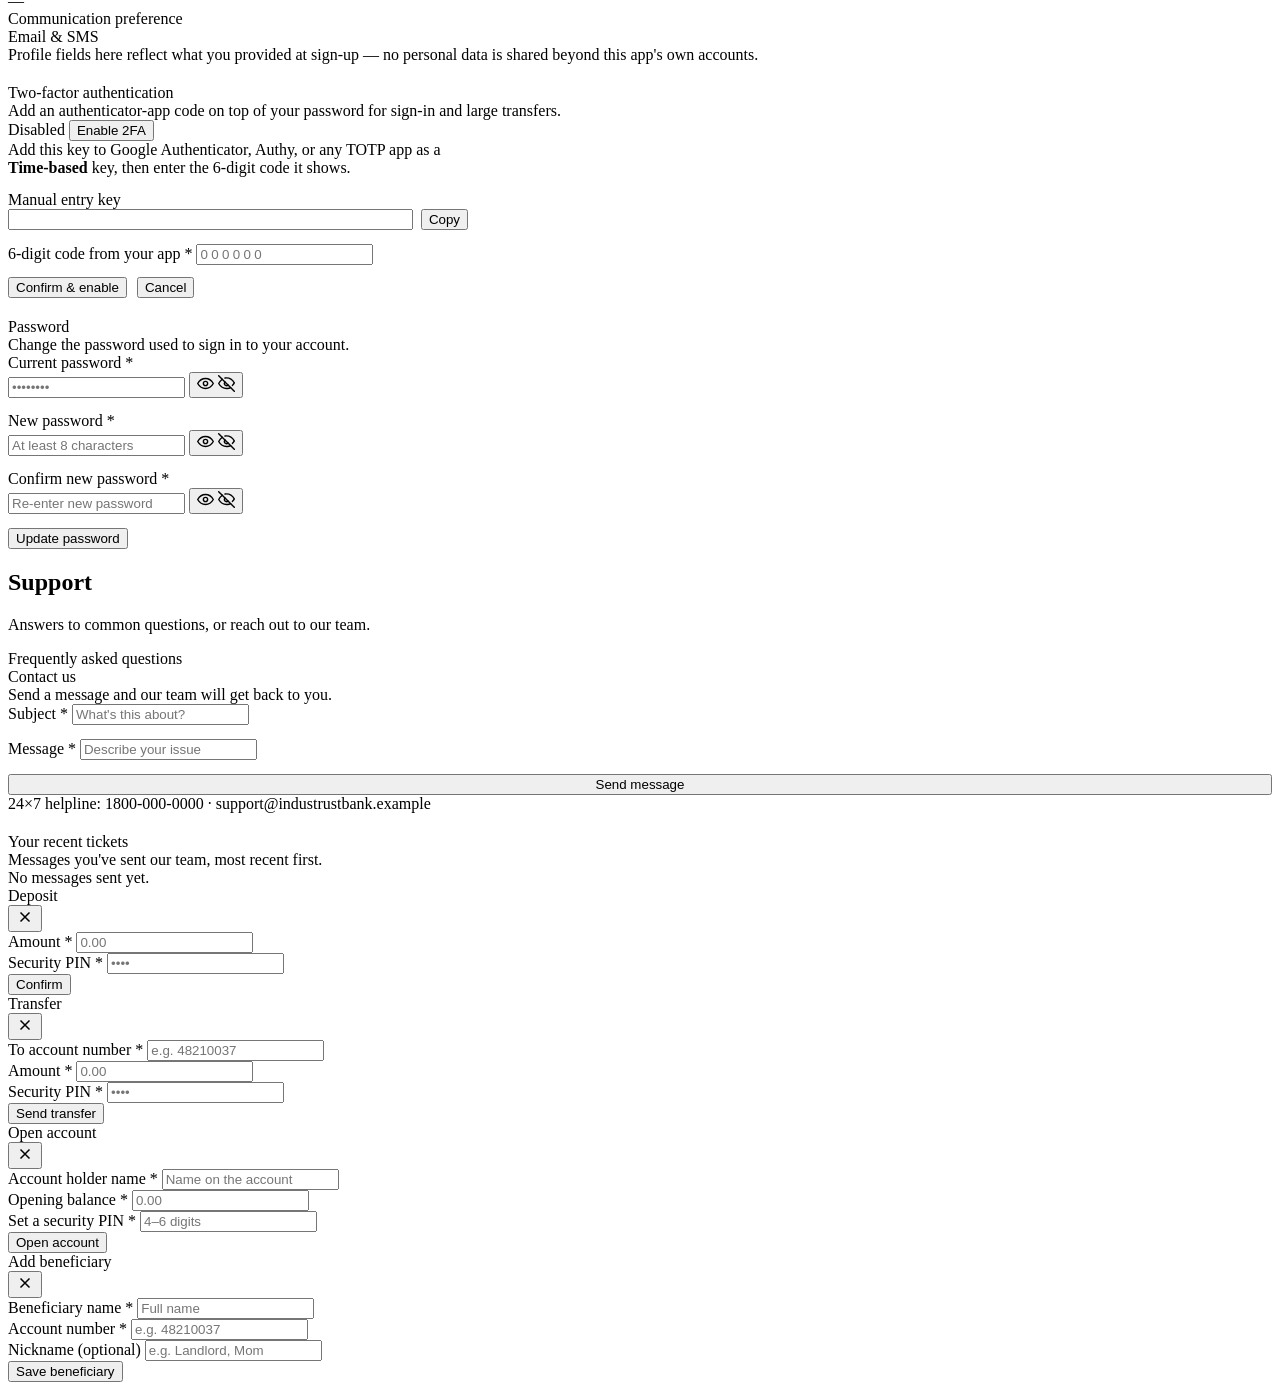
==== commit 6ff4cb37: "feat(auth): rework signup into multi-step wizard, animate password toggle, polish UI" ====
--- a/src/main/resources/static/index.html
+++ b/src/main/resources/static/index.html
@@ -63,6 +63,10 @@
           <svg width="17" height="17" viewBox="0 0 24 24" fill="none" stroke="currentColor" stroke-width="2"><circle cx="12" cy="12" r="9"/><path d="M9.5 9a2.5 2.5 0 0 1 5 0c0 1.6-2.2 2-2.5 3.4M12 17h.01"/></svg>
           Support
         </button>
+        <a class="nav__item" id="adminNavLink" href="/admin.html" hidden>
+          <svg width="17" height="17" viewBox="0 0 24 24" fill="none" stroke="currentColor" stroke-width="2"><path d="M12 2l8 4v6c0 5-3.5 8.5-8 10-4.5-1.5-8-5-8-10V6z"/></svg>
+          Admin console
+        </a>
       </nav>
 
       <div class="sidebar__foot">
@@ -457,31 +461,111 @@
             <div class="profile-grid">
               <div class="profile-row"><label>Full name</label><div class="val" id="profName">—</div></div>
               <div class="profile-row"><label>Email</label><div class="val" id="profEmail">—</div></div>
-              <div class="profile-row"><label>Registered mobile</label><div class="val">+91 98••••••10</div></div>
+              <div class="profile-row"><label>Registered mobile</label><div class="val" id="profPhone">—</div></div>
               <div class="profile-row"><label>Customer ID</label><div class="val" id="profCustId">—</div></div>
-              <div class="profile-row"><label>Address on file</label><div class="val">Demo address — not stored</div></div>
+              <div class="profile-row"><label>Date of birth</label><div class="val" id="profDob">—</div></div>
+              <div class="profile-row"><label>PAN</label><div class="val" id="profPan">—</div></div>
+              <div class="profile-row"><label>Address on file</label><div class="val" id="profAddress">—</div></div>
               <div class="profile-row"><label>Communication preference</label><div class="val">Email &amp; SMS</div></div>
             </div>
-            <div class="note-strip">Profile fields here are read-only demo data pulled from your session — no personal data is stored beyond this app's own accounts.</div>
+            <div class="note-strip">Profile fields here reflect what you provided at sign-up — no personal data is shared beyond this app's own accounts.</div>
           </div>
 
           <div class="panel" style="margin-top:20px">
-            <div class="panel__title">Security</div>
+            <div class="panel__title">Two-factor authentication</div>
+            <div class="panel__sub">Add an authenticator-app code on top of your password for sign-in and large transfers.</div>
+
+            <div id="twofaOff">
+              <div class="row-between" style="gap:12px">
+                <span class="status-pill status-pill--frozen" id="twofaOffBadge">Disabled</span>
+                <button class="btn btn--primary btn--sm" id="twofaStartBtn">Enable 2FA</button>
+              </div>
+            </div>
+
+            <div id="twofaSetup" hidden style="max-width:460px;display:flex;flex-direction:column;gap:14px">
+              <div class="note-strip">Add this key to Google Authenticator, Authy, or any TOTP app as a <b>Time-based</b> key, then enter the 6-digit code it shows.</div>
+              <div class="field">
+                <label>Manual entry key</label>
+                <div style="display:flex;gap:8px">
+                  <input class="mono" id="twofaSecret" readonly style="flex:1" />
+                  <button type="button" class="btn btn--ghost btn--sm" id="twofaCopyBtn">Copy</button>
+                </div>
+              </div>
+              <form id="twofaEnableForm" novalidate style="display:flex;flex-direction:column;gap:12px">
+                <div class="field">
+                  <label>6-digit code from your app <span class="req">*</span></label>
+                  <input name="code" class="mono" inputmode="numeric" maxlength="6" placeholder="000000" style="letter-spacing:.25em" />
+                  <span class="field__error" data-error="code"></span>
+                </div>
+                <div style="display:flex;gap:10px">
+                  <button type="submit" class="btn btn--primary" id="twofaEnableSubmit">Confirm &amp; enable</button>
+                  <button type="button" class="btn btn--ghost" id="twofaCancelBtn">Cancel</button>
+                </div>
+              </form>
+            </div>
+
+            <div id="twofaOn" hidden>
+              <div class="row-between" style="gap:12px;margin-bottom:14px">
+                <span class="status-pill status-pill--active">Enabled</span>
+                <span class="section-sub" style="margin:0">Transfers of ₹50,000+ will ask for a code.</span>
+              </div>
+              <form id="twofaDisableForm" novalidate style="display:flex;flex-direction:column;gap:14px;max-width:420px">
+                <div class="field">
+                  <label>Current password <span class="req">*</span></label>
+                  <div class="field--password">
+                    <input name="password" type="password" autocomplete="current-password" placeholder="••••••••" />
+                    <button type="button" class="field__eye" data-toggle-pw aria-label="Show password" aria-pressed="false">
+                      <svg width="17" height="17" viewBox="0 0 24 24" fill="none" stroke="currentColor" stroke-width="2" stroke-linecap="round" stroke-linejoin="round" class="eye-open"><path d="M1 12s4-7 11-7 11 7 11 7-4 7-11 7-11-7-11-7Z"/><circle cx="12" cy="12" r="3"/></svg>
+                      <svg width="17" height="17" viewBox="0 0 24 24" fill="none" stroke="currentColor" stroke-width="2" stroke-linecap="round" stroke-linejoin="round" class="eye-closed"><path d="M17.94 17.94A10.94 10.94 0 0 1 12 19c-7 0-11-7-11-7a21.6 21.6 0 0 1 5.06-5.94M9.9 4.24A10.94 10.94 0 0 1 12 4c7 0 11 7 11 7a21.6 21.6 0 0 1-2.61 3.68M14.12 14.12a3 3 0 1 1-4.24-4.24"/><path d="M1 1l22 22"/></svg>
+                    </button>
+                  </div>
+                  <span class="field__error" data-error="password"></span>
+                </div>
+                <div class="field">
+                  <label>6-digit code <span class="req">*</span></label>
+                  <input name="code" class="mono" inputmode="numeric" maxlength="6" placeholder="000000" style="letter-spacing:.25em" />
+                  <span class="field__error" data-error="code"></span>
+                </div>
+                <button type="submit" class="btn btn--danger" id="twofaDisableSubmit" style="align-self:flex-start">Disable 2FA</button>
+              </form>
+            </div>
+          </div>
+
+          <div class="panel" style="margin-top:20px">
+            <div class="panel__title">Password</div>
             <div class="panel__sub">Change the password used to sign in to your account.</div>
             <form id="passwordForm" novalidate style="display:flex;flex-direction:column;gap:14px;max-width:420px">
               <div class="field">
                 <label>Current password <span class="req">*</span></label>
-                <input name="currentPassword" type="password" autocomplete="current-password" placeholder="••••••••" />
+                <div class="field--password">
+                  <input name="currentPassword" type="password" autocomplete="current-password" placeholder="••••••••" />
+                  <button type="button" class="field__eye" data-toggle-pw aria-label="Show password" aria-pressed="false">
+                    <svg width="17" height="17" viewBox="0 0 24 24" fill="none" stroke="currentColor" stroke-width="2" stroke-linecap="round" stroke-linejoin="round" class="eye-open"><path d="M1 12s4-7 11-7 11 7 11 7-4 7-11 7-11-7-11-7Z"/><circle cx="12" cy="12" r="3"/></svg>
+                    <svg width="17" height="17" viewBox="0 0 24 24" fill="none" stroke="currentColor" stroke-width="2" stroke-linecap="round" stroke-linejoin="round" class="eye-closed"><path d="M17.94 17.94A10.94 10.94 0 0 1 12 19c-7 0-11-7-11-7a21.6 21.6 0 0 1 5.06-5.94M9.9 4.24A10.94 10.94 0 0 1 12 4c7 0 11 7 11 7a21.6 21.6 0 0 1-2.61 3.68M14.12 14.12a3 3 0 1 1-4.24-4.24"/><path d="M1 1l22 22"/></svg>
+                  </button>
+                </div>
                 <span class="field__error" data-error="currentPassword"></span>
               </div>
               <div class="field">
                 <label>New password <span class="req">*</span></label>
-                <input name="newPassword" type="password" autocomplete="new-password" placeholder="At least 8 characters" />
+                <div class="field--password">
+                  <input name="newPassword" type="password" autocomplete="new-password" placeholder="At least 8 characters" />
+                  <button type="button" class="field__eye" data-toggle-pw aria-label="Show password" aria-pressed="false">
+                    <svg width="17" height="17" viewBox="0 0 24 24" fill="none" stroke="currentColor" stroke-width="2" stroke-linecap="round" stroke-linejoin="round" class="eye-open"><path d="M1 12s4-7 11-7 11 7 11 7-4 7-11 7-11-7-11-7Z"/><circle cx="12" cy="12" r="3"/></svg>
+                    <svg width="17" height="17" viewBox="0 0 24 24" fill="none" stroke="currentColor" stroke-width="2" stroke-linecap="round" stroke-linejoin="round" class="eye-closed"><path d="M17.94 17.94A10.94 10.94 0 0 1 12 19c-7 0-11-7-11-7a21.6 21.6 0 0 1 5.06-5.94M9.9 4.24A10.94 10.94 0 0 1 12 4c7 0 11 7 11 7a21.6 21.6 0 0 1-2.61 3.68M14.12 14.12a3 3 0 1 1-4.24-4.24"/><path d="M1 1l22 22"/></svg>
+                  </button>
+                </div>
                 <span class="field__error" data-error="newPassword"></span>
               </div>
               <div class="field">
                 <label>Confirm new password <span class="req">*</span></label>
-                <input name="confirmPassword" type="password" autocomplete="new-password" placeholder="Re-enter new password" />
+                <div class="field--password">
+                  <input name="confirmPassword" type="password" autocomplete="new-password" placeholder="Re-enter new password" />
+                  <button type="button" class="field__eye" data-toggle-pw aria-label="Show password" aria-pressed="false">
+                    <svg width="17" height="17" viewBox="0 0 24 24" fill="none" stroke="currentColor" stroke-width="2" stroke-linecap="round" stroke-linejoin="round" class="eye-open"><path d="M1 12s4-7 11-7 11 7 11 7-4 7-11 7-11-7-11-7Z"/><circle cx="12" cy="12" r="3"/></svg>
+                    <svg width="17" height="17" viewBox="0 0 24 24" fill="none" stroke="currentColor" stroke-width="2" stroke-linecap="round" stroke-linejoin="round" class="eye-closed"><path d="M17.94 17.94A10.94 10.94 0 0 1 12 19c-7 0-11-7-11-7a21.6 21.6 0 0 1 5.06-5.94M9.9 4.24A10.94 10.94 0 0 1 12 4c7 0 11 7 11 7a21.6 21.6 0 0 1-2.61 3.68M14.12 14.12a3 3 0 1 1-4.24-4.24"/><path d="M1 1l22 22"/></svg>
+                  </button>
+                </div>
                 <span class="field__error" data-error="confirmPassword"></span>
               </div>
               <button type="submit" class="btn btn--primary" id="passwordSubmit" style="align-self:flex-start">Update password</button>
@@ -578,6 +662,11 @@
           <input name="pin" class="mono" type="password" inputmode="numeric" placeholder="••••" maxlength="6" />
           <span class="field__error" data-error="pin"></span>
         </div>
+        <div class="field" id="transferTotpField" hidden>
+          <label>2FA code <span class="req">*</span></label>
+          <input name="totpCode" class="mono" inputmode="numeric" maxlength="6" placeholder="000000" style="letter-spacing:.25em" />
+          <span class="field__error" data-error="totpCode"></span>
+        </div>
         <button type="submit" class="btn btn--primary btn--block" id="transferSubmit">Send transfer</button>
       </form>
     </div>
